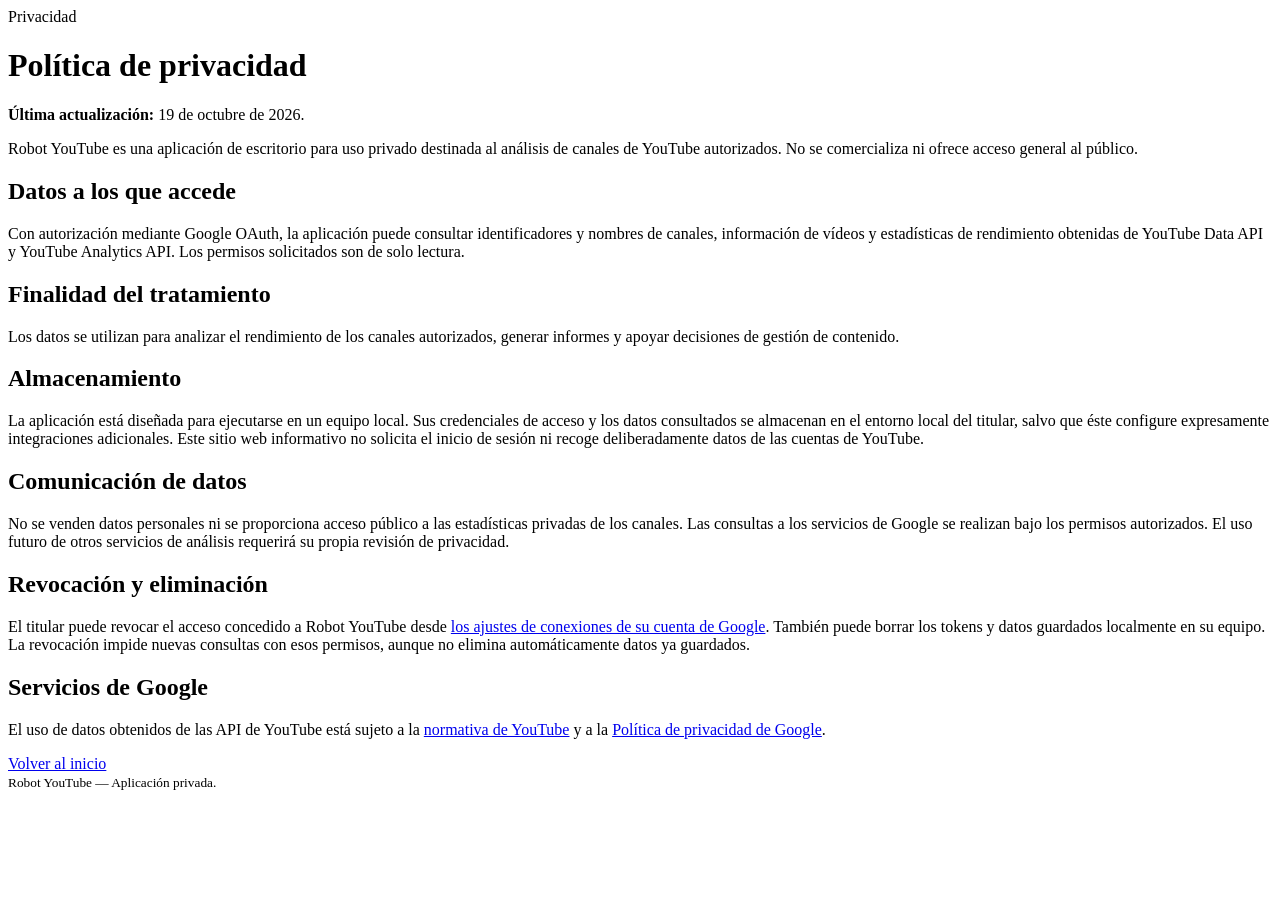
==== privacy.html @ 80527c68 "Add standalone Robot YouTube OAuth information pages" ====
<!doctype html>
<html lang="es"><head><meta charset="utf-8"><meta name="viewport" content="width=device-width,initial-scale=1"><title>Política de privacidad — Robot YouTube</title><link rel="stylesheet" href="style.css"></head><body><main><span class="tag">Privacidad</span><h1>Política de privacidad</h1><p><strong>Última actualización:</strong> 19 de octubre de 2026.</p><p>Robot YouTube es una aplicación de escritorio para uso privado destinada al análisis de canales de YouTube autorizados. No se comercializa ni ofrece acceso general al público.</p><h2>Datos a los que accede</h2><p>Con autorización mediante Google OAuth, la aplicación puede consultar identificadores y nombres de canales, información de vídeos y estadísticas de rendimiento obtenidas de YouTube Data API y YouTube Analytics API. Los permisos solicitados son de solo lectura.</p><h2>Finalidad del tratamiento</h2><p>Los datos se utilizan para analizar el rendimiento de los canales autorizados, generar informes y apoyar decisiones de gestión de contenido.</p><h2>Almacenamiento</h2><p>La aplicación está diseñada para ejecutarse en un equipo local. Sus credenciales de acceso y los datos consultados se almacenan en el entorno local del titular, salvo que éste configure expresamente integraciones adicionales. Este sitio web informativo no solicita el inicio de sesión ni recoge deliberadamente datos de las cuentas de YouTube.</p><h2>Comunicación de datos</h2><p>No se venden datos personales ni se proporciona acceso público a las estadísticas privadas de los canales. Las consultas a los servicios de Google se realizan bajo los permisos autorizados. El uso futuro de otros servicios de análisis requerirá su propia revisión de privacidad.</p><h2>Revocación y eliminación</h2><p>El titular puede revocar el acceso concedido a Robot YouTube desde <a href="https://myaccount.google.com/permissions">los ajustes de conexiones de su cuenta de Google</a>. También puede borrar los tokens y datos guardados localmente en su equipo. La revocación impide nuevas consultas con esos permisos, aunque no elimina automáticamente datos ya guardados.</p><h2>Servicios de Google</h2><p>El uso de datos obtenidos de las API de YouTube está sujeto a la <a href="https://www.youtube.com/t/terms">normativa de YouTube</a> y a la <a href="https://policies.google.com/privacy">Política de privacidad de Google</a>.</p><nav><a href="index.html">Volver al inicio</a></nav><small>Robot YouTube — Aplicación privada.</small></main></body></html>
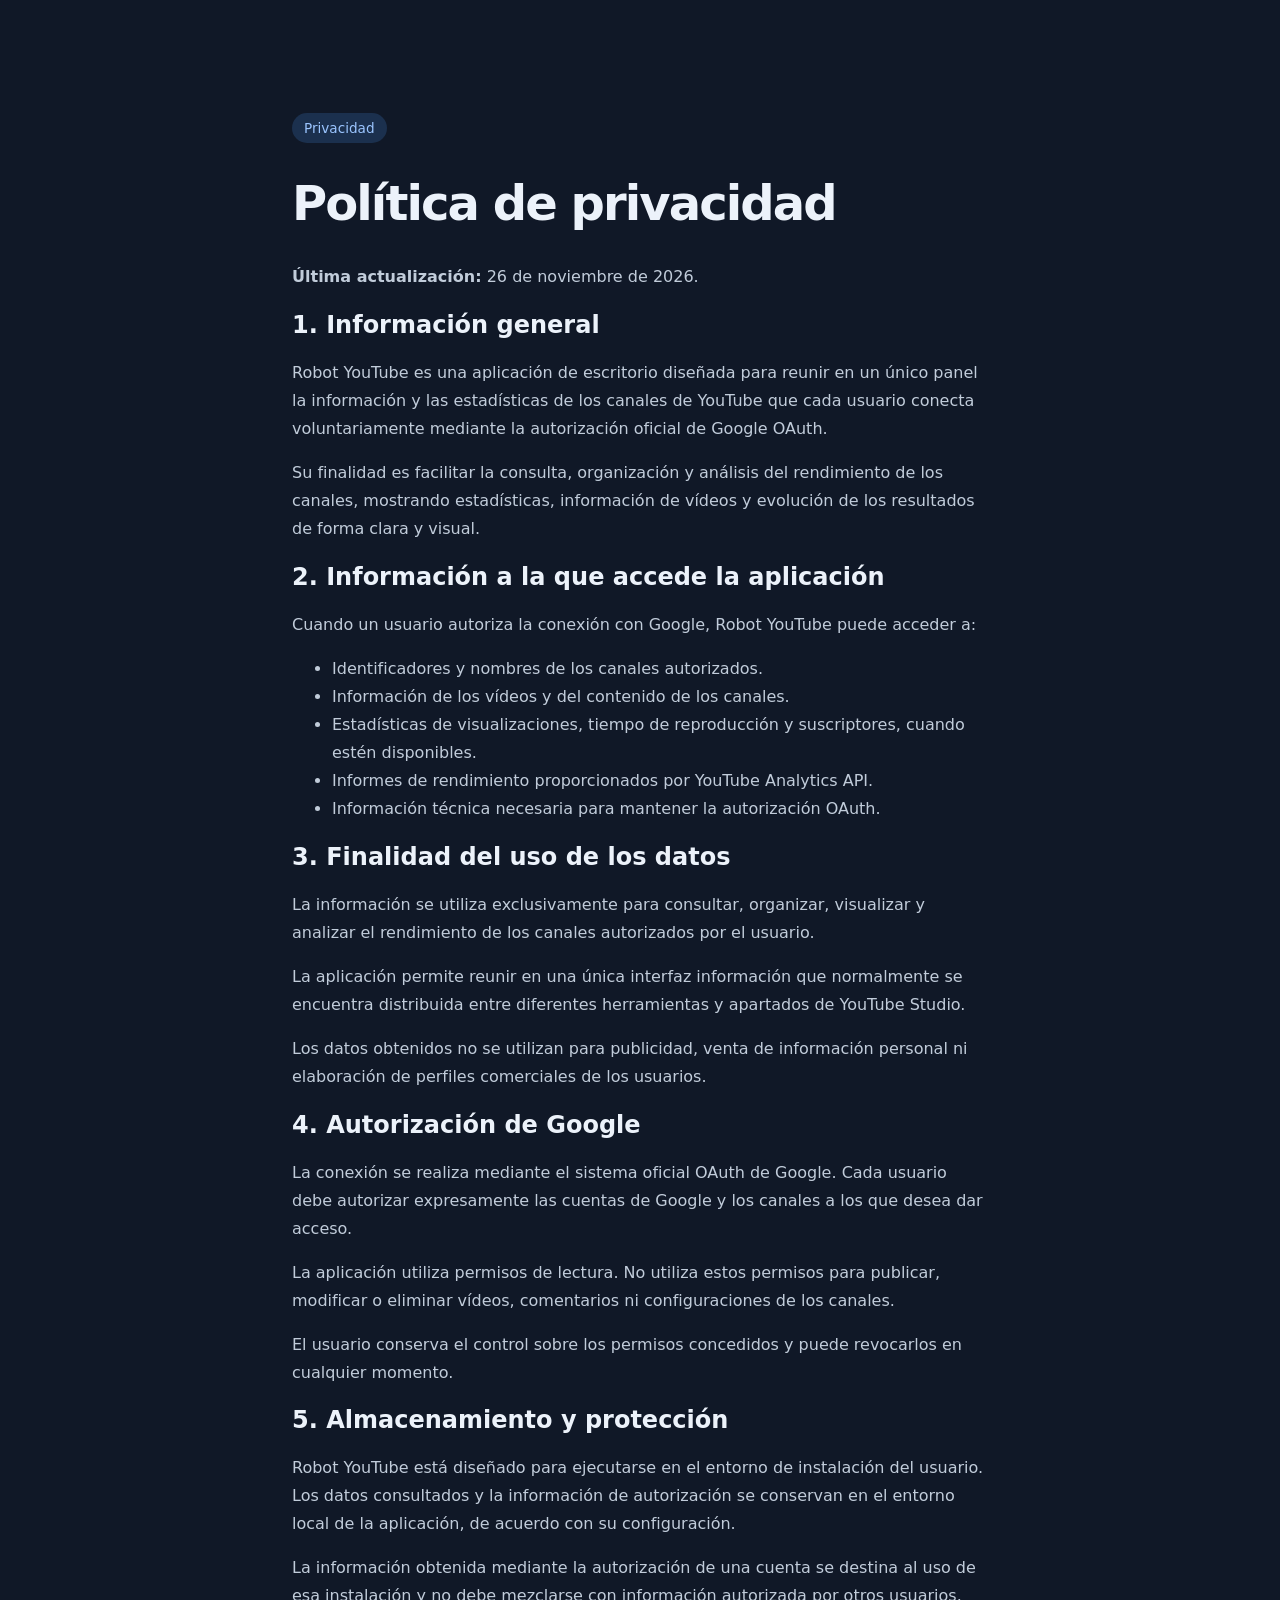
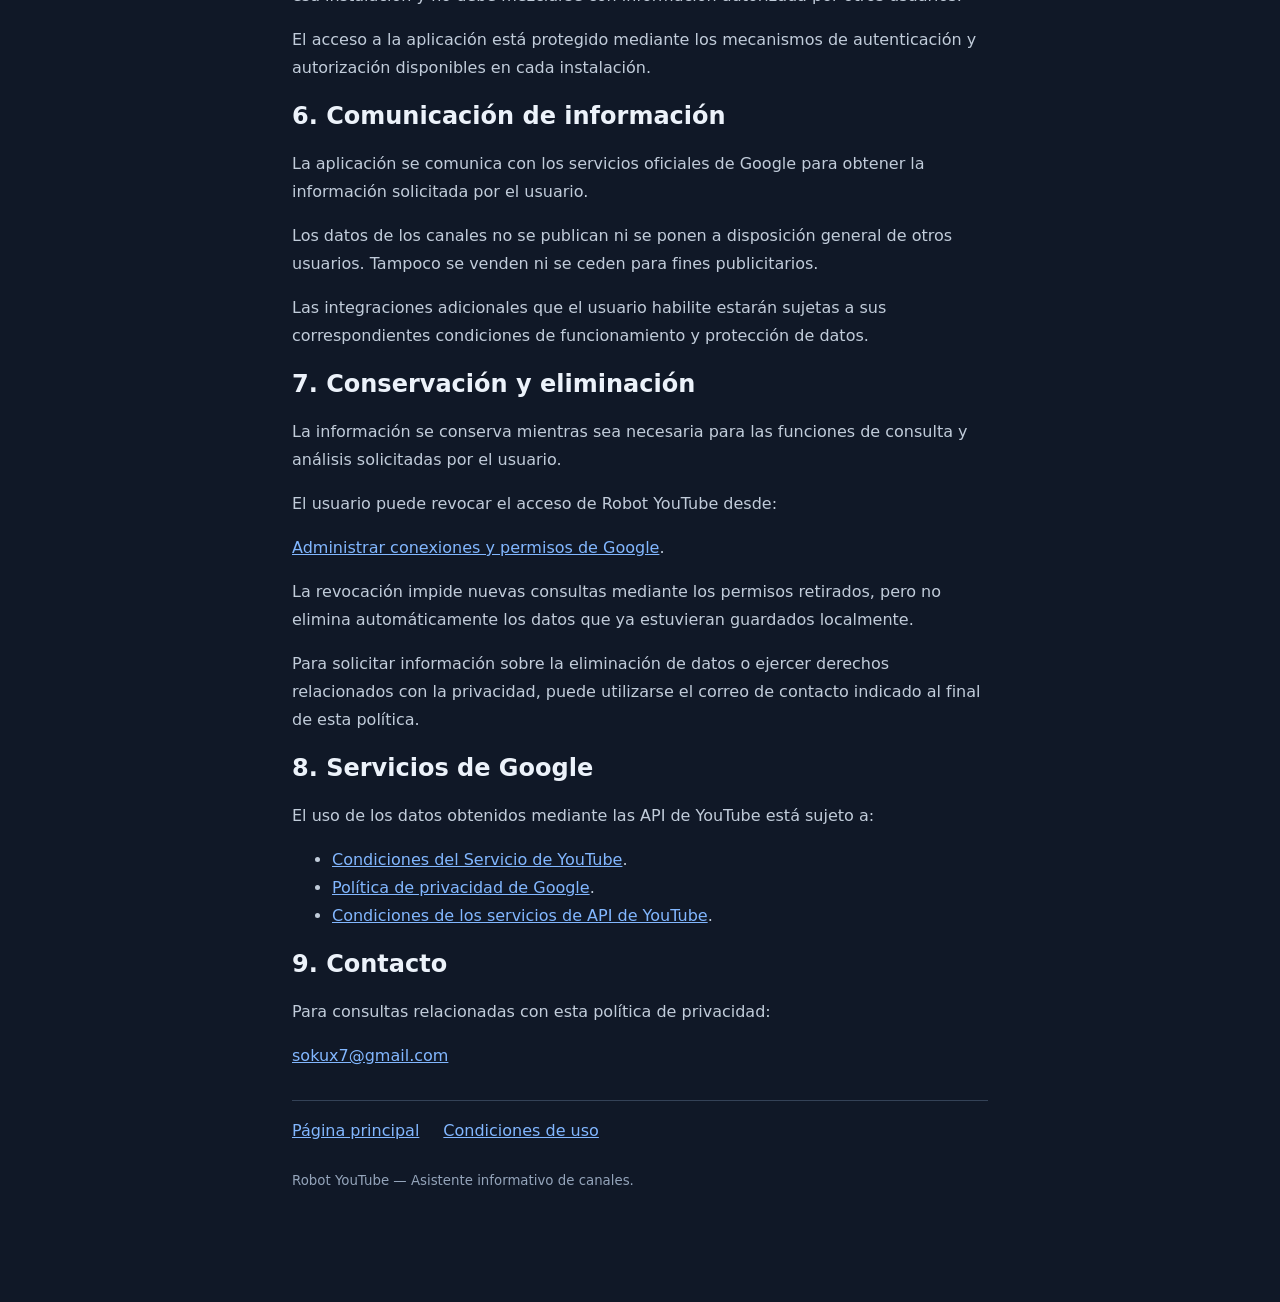
==== commit facce577: "privacy.html" ====
--- a/privacy.html
+++ b/privacy.html
@@ -1,2 +1,91 @@
-<!doctype html>
-<html lang="es"><head><meta charset="utf-8"><meta name="viewport" content="width=device-width,initial-scale=1"><title>Política de privacidad — Robot YouTube</title><link rel="stylesheet" href="style.css"></head><body><main><span class="tag">Privacidad</span><h1>Política de privacidad</h1><p><strong>Última actualización:</strong> 19 de octubre de 2026.</p><p>Robot YouTube es una aplicación de escritorio para uso privado destinada al análisis de canales de YouTube autorizados. No se comercializa ni ofrece acceso general al público.</p><h2>Datos a los que accede</h2><p>Con autorización mediante Google OAuth, la aplicación puede consultar identificadores y nombres de canales, información de vídeos y estadísticas de rendimiento obtenidas de YouTube Data API y YouTube Analytics API. Los permisos solicitados son de solo lectura.</p><h2>Finalidad del tratamiento</h2><p>Los datos se utilizan para analizar el rendimiento de los canales autorizados, generar informes y apoyar decisiones de gestión de contenido.</p><h2>Almacenamiento</h2><p>La aplicación está diseñada para ejecutarse en un equipo local. Sus credenciales de acceso y los datos consultados se almacenan en el entorno local del titular, salvo que éste configure expresamente integraciones adicionales. Este sitio web informativo no solicita el inicio de sesión ni recoge deliberadamente datos de las cuentas de YouTube.</p><h2>Comunicación de datos</h2><p>No se venden datos personales ni se proporciona acceso público a las estadísticas privadas de los canales. Las consultas a los servicios de Google se realizan bajo los permisos autorizados. El uso futuro de otros servicios de análisis requerirá su propia revisión de privacidad.</p><h2>Revocación y eliminación</h2><p>El titular puede revocar el acceso concedido a Robot YouTube desde <a href="https://myaccount.google.com/permissions">los ajustes de conexiones de su cuenta de Google</a>. También puede borrar los tokens y datos guardados localmente en su equipo. La revocación impide nuevas consultas con esos permisos, aunque no elimina automáticamente datos ya guardados.</p><h2>Servicios de Google</h2><p>El uso de datos obtenidos de las API de YouTube está sujeto a la <a href="https://www.youtube.com/t/terms">normativa de YouTube</a> y a la <a href="https://policies.google.com/privacy">Política de privacidad de Google</a>.</p><nav><a href="index.html">Volver al inicio</a></nav><small>Robot YouTube — Aplicación privada.</small></main></body></html>+
+<!DOCTYPE html>
+<html lang="es">
+<head>
+  <meta charset="utf-8">
+  <meta name="viewport" content="width=device-width,initial-scale=1">
+  <title>Política de privacidad — Robot YouTube</title>
+  <meta name="description" content="Política de privacidad de Robot YouTube.">
+  <link rel="stylesheet" href="style.css">
+</head>
+<body>
+<main>
+  <span class="tag">Privacidad</span>
+  <h1>Política de privacidad</h1>
+
+  <p><strong>Última actualización:</strong> 26 de noviembre de 2026.</p>
+
+  <h2>1. Información general</h2>
+  <p>Robot YouTube es una aplicación de escritorio diseñada para reunir en un único panel la información y las estadísticas de los canales de YouTube que cada usuario conecta voluntariamente mediante la autorización oficial de Google OAuth.</p>
+
+  <p>Su finalidad es facilitar la consulta, organización y análisis del rendimiento de los canales, mostrando estadísticas, información de vídeos y evolución de los resultados de forma clara y visual.</p>
+
+  <h2>2. Información a la que accede la aplicación</h2>
+  <p>Cuando un usuario autoriza la conexión con Google, Robot YouTube puede acceder a:</p>
+  <ul>
+    <li>Identificadores y nombres de los canales autorizados.</li>
+    <li>Información de los vídeos y del contenido de los canales.</li>
+    <li>Estadísticas de visualizaciones, tiempo de reproducción y suscriptores, cuando estén disponibles.</li>
+    <li>Informes de rendimiento proporcionados por YouTube Analytics API.</li>
+    <li>Información técnica necesaria para mantener la autorización OAuth.</li>
+  </ul>
+
+  <h2>3. Finalidad del uso de los datos</h2>
+  <p>La información se utiliza exclusivamente para consultar, organizar, visualizar y analizar el rendimiento de los canales autorizados por el usuario.</p>
+
+  <p>La aplicación permite reunir en una única interfaz información que normalmente se encuentra distribuida entre diferentes herramientas y apartados de YouTube Studio.</p>
+
+  <p>Los datos obtenidos no se utilizan para publicidad, venta de información personal ni elaboración de perfiles comerciales de los usuarios.</p>
+
+  <h2>4. Autorización de Google</h2>
+  <p>La conexión se realiza mediante el sistema oficial OAuth de Google. Cada usuario debe autorizar expresamente las cuentas de Google y los canales a los que desea dar acceso.</p>
+
+  <p>La aplicación utiliza permisos de lectura. No utiliza estos permisos para publicar, modificar o eliminar vídeos, comentarios ni configuraciones de los canales.</p>
+
+  <p>El usuario conserva el control sobre los permisos concedidos y puede revocarlos en cualquier momento.</p>
+
+  <h2>5. Almacenamiento y protección</h2>
+  <p>Robot YouTube está diseñado para ejecutarse en el entorno de instalación del usuario. Los datos consultados y la información de autorización se conservan en el entorno local de la aplicación, de acuerdo con su configuración.</p>
+
+  <p>La información obtenida mediante la autorización de una cuenta se destina al uso de esa instalación y no debe mezclarse con información autorizada por otros usuarios.</p>
+
+  <p>El acceso a la aplicación está protegido mediante los mecanismos de autenticación y autorización disponibles en cada instalación.</p>
+
+  <h2>6. Comunicación de información</h2>
+  <p>La aplicación se comunica con los servicios oficiales de Google para obtener la información solicitada por el usuario.</p>
+
+  <p>Los datos de los canales no se publican ni se ponen a disposición general de otros usuarios. Tampoco se venden ni se ceden para fines publicitarios.</p>
+
+  <p>Las integraciones adicionales que el usuario habilite estarán sujetas a sus correspondientes condiciones de funcionamiento y protección de datos.</p>
+
+  <h2>7. Conservación y eliminación</h2>
+  <p>La información se conserva mientras sea necesaria para las funciones de consulta y análisis solicitadas por el usuario.</p>
+
+  <p>El usuario puede revocar el acceso de Robot YouTube desde:</p>
+  <p><a href="https://myaccount.google.com/permissions">Administrar conexiones y permisos de Google</a>.</p>
+
+  <p>La revocación impide nuevas consultas mediante los permisos retirados, pero no elimina automáticamente los datos que ya estuvieran guardados localmente.</p>
+
+  <p>Para solicitar información sobre la eliminación de datos o ejercer derechos relacionados con la privacidad, puede utilizarse el correo de contacto indicado al final de esta política.</p>
+
+  <h2>8. Servicios de Google</h2>
+  <p>El uso de los datos obtenidos mediante las API de YouTube está sujeto a:</p>
+  <ul>
+    <li><a href="https://www.youtube.com/t/terms">Condiciones del Servicio de YouTube</a>.</li>
+    <li><a href="https://policies.google.com/privacy">Política de privacidad de Google</a>.</li>
+    <li><a href="https://developers.google.com/youtube/terms/api-services-terms-of-service">Condiciones de los servicios de API de YouTube</a>.</li>
+  </ul>
+
+  <h2>9. Contacto</h2>
+  <p>Para consultas relacionadas con esta política de privacidad:</p>
+  <p><a href="mailto:sokux7@gmail.com">sokux7@gmail.com</a></p>
+
+  <nav>
+    <a href="index.html">Página principal</a>
+    <a href="terms.html">Condiciones de uso</a>
+  </nav>
+
+  <small>Robot YouTube — Asistente informativo de canales.</small>
+</main>
+</body>
+</html>
--- a/style.css
+++ b/style.css
@@ -0,0 +1 @@
+:root{color-scheme:dark;font-family:system-ui,-apple-system,Segoe UI,Roboto,sans-serif;background:#101827;color:#ecf2fa}*{box-sizing:border-box}body{margin:0}main{max-width:760px;margin:9vh auto;padding:32px}h1{font-size:clamp(2rem,5vw,3rem);letter-spacing:-.04em}p,li{line-height:1.75;color:#c1ccda}a{color:#82b7ff}nav{display:flex;gap:24px;flex-wrap:wrap;margin:30px 0;padding-top:20px;border-top:1px solid #344257}small{color:#94a4ba}.tag{display:inline-block;color:#9bc5ff;background:#1b304e;padding:7px 12px;border-radius:20px;font-size:.85rem}
